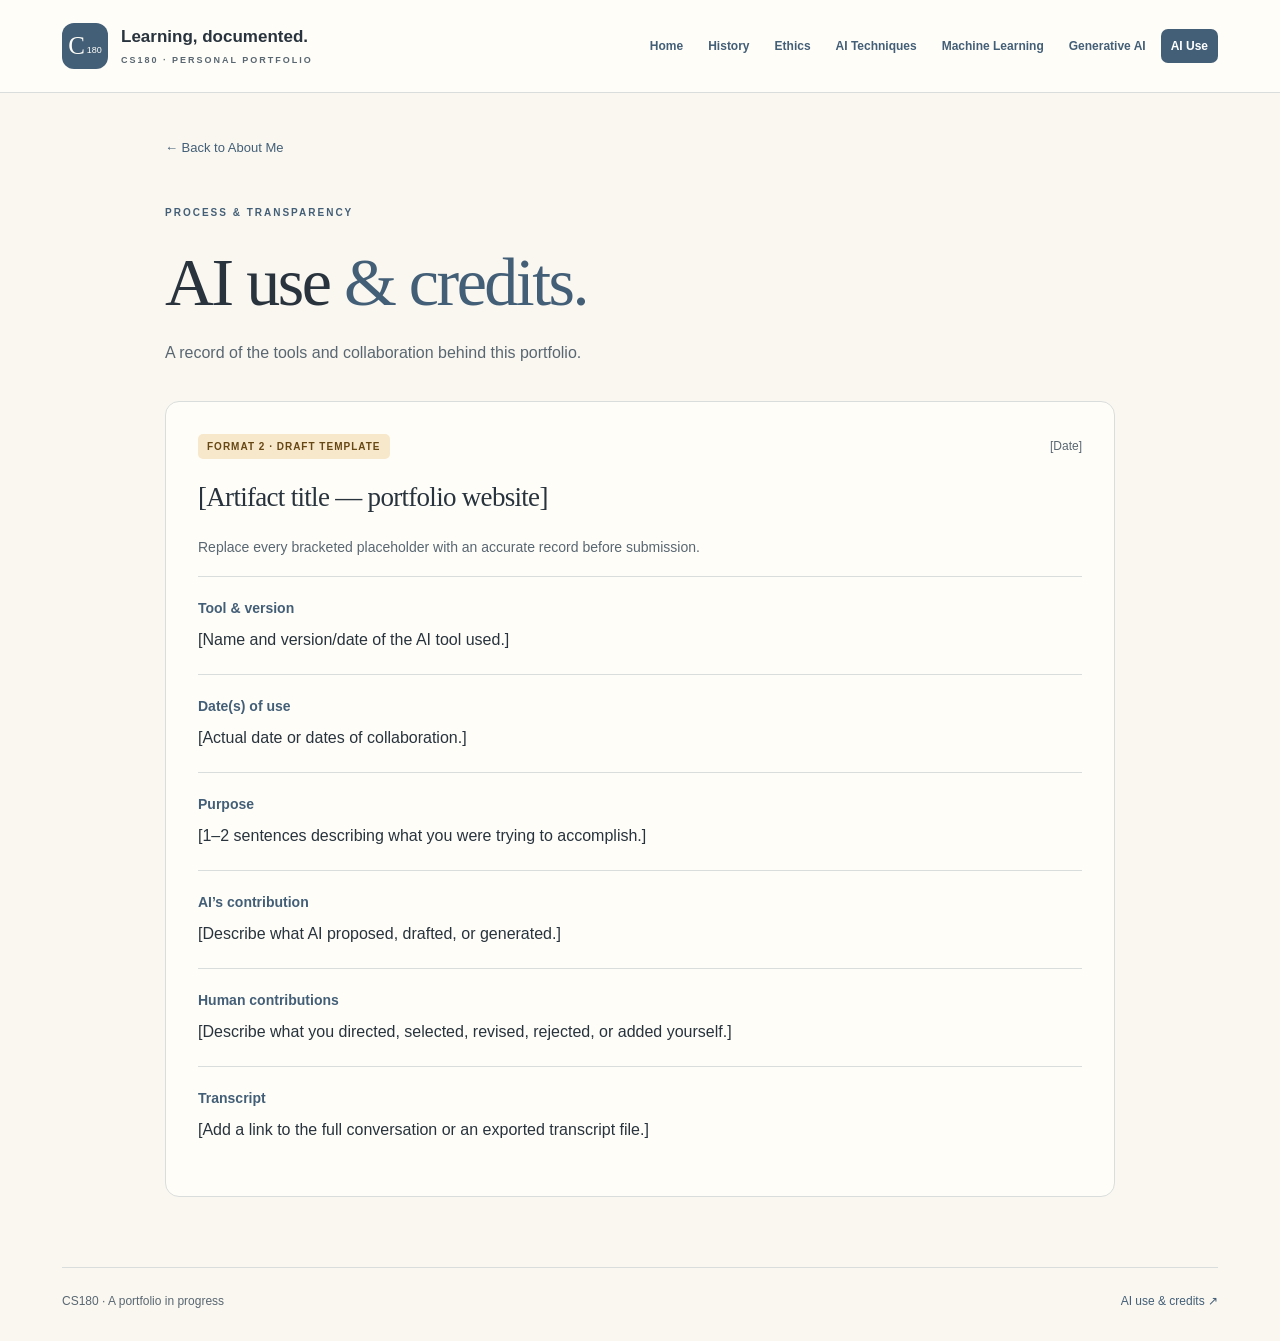
==== ai-use.html @ ebed2140 "Add files via upload" ====
<!doctype html>
<html lang="en">
<head>
  <meta charset="utf-8">
  <meta name="viewport" content="width=device-width, initial-scale=1">
  <meta name="robots" content="noindex, nofollow">
  <title>AI Use | CS180 Portfolio</title>
  <link rel="stylesheet" href="styles.css">
</head>
<body>
  <a class="skip-link" href="#main">Skip to content</a>
  <header class="site-header">
    <div class="header-inner">
      <a class="brand" href="index.html"><span class="brand-mark" aria-hidden="true">C<span>180</span></span><span>Learning, documented.<small>CS180 · PERSONAL PORTFOLIO</small></span></a>
      <nav aria-label="Main navigation"><a href="index.html">Home</a>
<a href="outcome1.html">History</a>
<a href="outcome2.html">Ethics</a>
<a href="outcome3.html">AI Techniques</a>
<a href="outcome4.html">Machine Learning</a>
<a href="outcome5.html">Generative AI</a>
<a href="ai-use.html" aria-current="page">AI Use</a></nav>
    </div>
  </header>
  <main id="main"><section class="credits-page">
<a class="back-link" href="index.html">← Back to About Me</a>
<p class="eyebrow">PROCESS &amp; TRANSPARENCY</p>
<h1>AI use <span class="accent">&amp; credits.</span></h1>
<p class="page-intro">A record of the tools and collaboration behind this portfolio.</p>
<!-- Copy the full article block to add another log. Place newer entries above older ones. -->
<article class="log-entry"><div class="log-top"><span class="status-tag">FORMAT 2 · DRAFT TEMPLATE</span><span>[Date]</span></div><h2>[Artifact title — portfolio website]</h2><p class="template-note">Replace every bracketed placeholder with an accurate record before submission.</p><dl><div class="log-field"><dt>Tool &amp; version</dt><dd>[Name and version/date of the AI tool used.]</dd></div><div class="log-field"><dt>Date(s) of use</dt><dd>[Actual date or dates of collaboration.]</dd></div><div class="log-field"><dt>Purpose</dt><dd>[1–2 sentences describing what you were trying to accomplish.]</dd></div><div class="log-field"><dt>AI’s contribution</dt><dd>[Describe what AI proposed, drafted, or generated.]</dd></div><div class="log-field"><dt>Human contributions</dt><dd>[Describe what you directed, selected, revised, rejected, or added yourself.]</dd></div><div class="log-field"><dt>Transcript</dt><dd>[Add a link to the full conversation or an exported transcript file.]</dd></div></dl></article>
</section></main>
  <footer><span>CS180 · A portfolio in progress</span><a href="ai-use.html">AI use &amp; credits <span aria-hidden="true">↗</span></a></footer>
</body>
</html>
---- styles.css ----
/* Palette and shared layout for all seven pages. */
:root { --ivory:#faf7f0; --paper:#fffdf8; --ink:#28333d; --muted:#596772; --blue:#435f77; --pale-blue:#e4ebef; --amber:#efc27a; --line:#d9dedc; }
* { box-sizing:border-box; }
html { scroll-behavior:smooth; }
body { margin:0; background:var(--ivory); color:var(--ink); font-family:Arial,Helvetica,sans-serif; font-size:16px; line-height:1.7; }
a { color:var(--blue); text-underline-offset:4px; }
a:focus-visible { outline:3px solid var(--blue); outline-offset:5px; }
.skip-link { position:absolute; top:-100px; left:16px; background:var(--ink); color:white; padding:12px 20px; z-index:10; }
.skip-link:focus { top:12px; }
.site-header { border-bottom:1px solid var(--line); background:var(--paper); }
.header-inner { max-width:1220px; margin:auto; padding:25px 32px 18px; }
.brand { display:inline-flex; gap:13px; align-items:center; text-decoration:none; color:var(--ink); font-weight:700; font-size:17px; }
.brand small { display:block; font-size:9px; letter-spacing:2px; margin-top:1px; color:var(--muted); }
.brand-mark { background:var(--blue); color:var(--paper); width:46px; height:46px; border-radius:12px; display:flex; align-items:center; justify-content:center; font:25px Georgia,serif; }
.brand-mark span { font:9px Arial,sans-serif; margin:8px 0 0 2px; }
nav { display:flex; flex-wrap:wrap; gap:5px; margin-top:20px; }
nav a { padding:7px 13px; border-radius:7px; text-decoration:none; font-size:13px; font-weight:600; transition:background .18s,color .18s; }
nav a:hover { background:var(--pale-blue); }
nav a[aria-current="page"] { background:var(--blue); color:white; }
main { max-width:1220px; margin:auto; padding:0 32px; }
h1,h2,h3,p,figure { margin-top:0; }
h1,h2,h3 { line-height:1.15; }
h1 { font:normal clamp(48px,6.5vw,80px)/1.07 Georgia,'Times New Roman',serif; letter-spacing:-2.5px; margin-bottom:20px; }
h2 { font:normal 34px/1.2 Georgia,'Times New Roman',serif; letter-spacing:-.7px; }
h3 { font-size:17px; }
.accent { color:var(--blue); }
.eyebrow { color:var(--blue); font-size:10px; font-weight:700; letter-spacing:2px; margin-bottom:25px; }
.dot { display:inline-block; width:8px; height:8px; border-radius:50%; background:var(--amber); margin-right:8px; }
.about-grid { display:grid; grid-template-columns:1.25fr 1fr; align-items:center; gap:70px; padding:72px 0 65px; }
.major { color:var(--muted); font-size:17px; }
.essay { max-width:550px; margin:28px 0; }
.placeholder { color:var(--muted); padding-left:16px; border-left:2px solid var(--amber); }
.button { display:inline-flex; align-items:center; gap:30px; border-radius:8px; background:var(--blue); color:white; padding:12px 20px; text-decoration:none; font-size:14px; transition:background .18s,transform .18s; }
.button:hover { background:#304a60; transform:translateY(-2px); }
.portrait-card { margin:0; padding:14px; background:var(--pale-blue); border-radius:120px 120px 16px 16px; position:relative; }
.photo-placeholder,.portrait { width:100%; aspect-ratio:4/4.6; border-radius:108px 108px 9px 9px; }
.photo-placeholder { background:linear-gradient(145deg,#cad7df,#e7e9df); display:flex; flex-direction:column; align-items:center; justify-content:center; gap:12px; text-align:center; color:#435b6b; }
.photo-placeholder small { font-size:12px; }
.photo-symbol { display:grid; place-items:center; width:74px; height:74px; border:1px solid #8397a5; border-radius:50%; font:38px Georgia,serif; margin-bottom:8px; }
.portrait { display:block; object-fit:cover; }
figcaption { text-align:center; padding:19px 5px 5px; font-size:9px; letter-spacing:1.4px; font-weight:700; }
.learning { padding:36px 0 65px; border-top:1px solid var(--line); }
.section-title { display:flex; align-items:end; justify-content:space-between; gap:20px; margin-bottom:25px; }
.section-title .eyebrow { margin-bottom:10px; }
.section-title h2 { margin-bottom:0; }
.section-title>p { color:var(--muted); font-size:12px; margin-bottom:3px; }
.outcome-grid { display:grid; grid-template-columns:repeat(5,1fr); gap:12px; }
.outcome-card { border:1px solid var(--line); border-radius:12px; background:var(--paper); padding:20px 16px; text-decoration:none; transition:transform .18s,border-color .18s; }
.outcome-card:hover { transform:translateY(-4px); border-color:var(--blue); }
.card-number { display:flex; justify-content:space-between; font-size:12px; color:var(--muted); margin-bottom:28px; }
.card-number>span { color:var(--blue); }
.outcome-card h3 { color:var(--ink); margin-bottom:10px; line-height:1.35; }
.outcome-card p { font-size:11px; color:var(--muted); margin:0; }
footer { max-width:1156px; margin:0 auto; border-top:1px solid var(--line); padding:23px 0 30px; display:flex; justify-content:space-between; gap:20px; color:var(--muted); font-size:12px; }
footer a { text-decoration:none; }
.outcome-page,.credits-page { padding:40px 0 70px; max-width:950px; margin:auto; min-height:70vh; }
.back-link { display:inline-block; font-size:13px; margin-bottom:45px; text-decoration:none; }
.outcome-heading { font-size:clamp(32px,4.5vw,55px); letter-spacing:-1px; max-width:900px; line-height:1.18; }
.evidence-panel { border:1px solid var(--line); border-left:5px solid var(--amber); background:var(--paper); border-radius:12px; padding:35px; margin:40px 0; }
.status-tag { display:inline-block; font-size:10px; letter-spacing:1px; font-weight:700; color:#674714; background:#f8e8cb; border-radius:5px; padding:4px 9px; }
.evidence-panel h2 { margin:20px 0 0; font-size:28px; }
.page-turn { display:flex; flex-wrap:wrap; justify-content:space-between; gap:20px; font-size:13px; }
.page-turn a { text-decoration:none; }
.credits-page h1 { font-size:clamp(42px,6vw,68px); }
.page-intro { color:var(--muted); }
.log-entry { border:1px solid var(--line); background:var(--paper); padding:32px; border-radius:14px; margin-top:35px; }
.log-top { display:flex; flex-wrap:wrap; justify-content:space-between; gap:14px; align-items:center; color:var(--muted); font-size:12px; margin-bottom:22px; }
.log-entry h2 { font-size:27px; }
.template-note { color:var(--muted); font-size:14px; }
dl { margin-bottom:0; }
.log-field { padding:20px 0; border-top:1px solid var(--line); }
dt { font-weight:700; color:var(--blue); font-size:14px; }
dd { margin:6px 0 0; overflow-wrap:anywhere; }
@media(min-width:1100px) { .header-inner { display:flex; align-items:center; justify-content:space-between; gap:18px; padding-top:23px; padding-bottom:23px; } nav { margin-top:0; } nav a { padding:7px 10px; font-size:12px; } }
@media(max-width:800px) { .about-grid { gap:30px; } .outcome-grid { grid-template-columns:repeat(3,1fr); } footer { margin:0 32px; } }
@media(max-width:580px) { .header-inner { padding:20px; } main { padding:0 20px; } nav { gap:3px; } nav a { font-size:12px; padding:7px 9px; } .about-grid { grid-template-columns:1fr; padding:40px 0; gap:35px; } h1 { letter-spacing:-1.5px; } .portrait-card { max-width:360px; width:100%; justify-self:center; } .section-title { display:block; } .section-title>p { margin-top:15px; } .outcome-grid { grid-template-columns:repeat(2,minmax(0,1fr)); } .outcome-card { padding:17px 13px; } .outcome-card h3 { font-size:15px; } .learning { padding-bottom:40px; } footer { margin:0 20px; flex-direction:column; gap:8px; } .log-entry,.evidence-panel { padding:23px; } .back-link { margin-bottom:30px; } }
@media(prefers-reduced-motion:reduce) { html { scroll-behavior:auto; } * { transition:none !important; } }
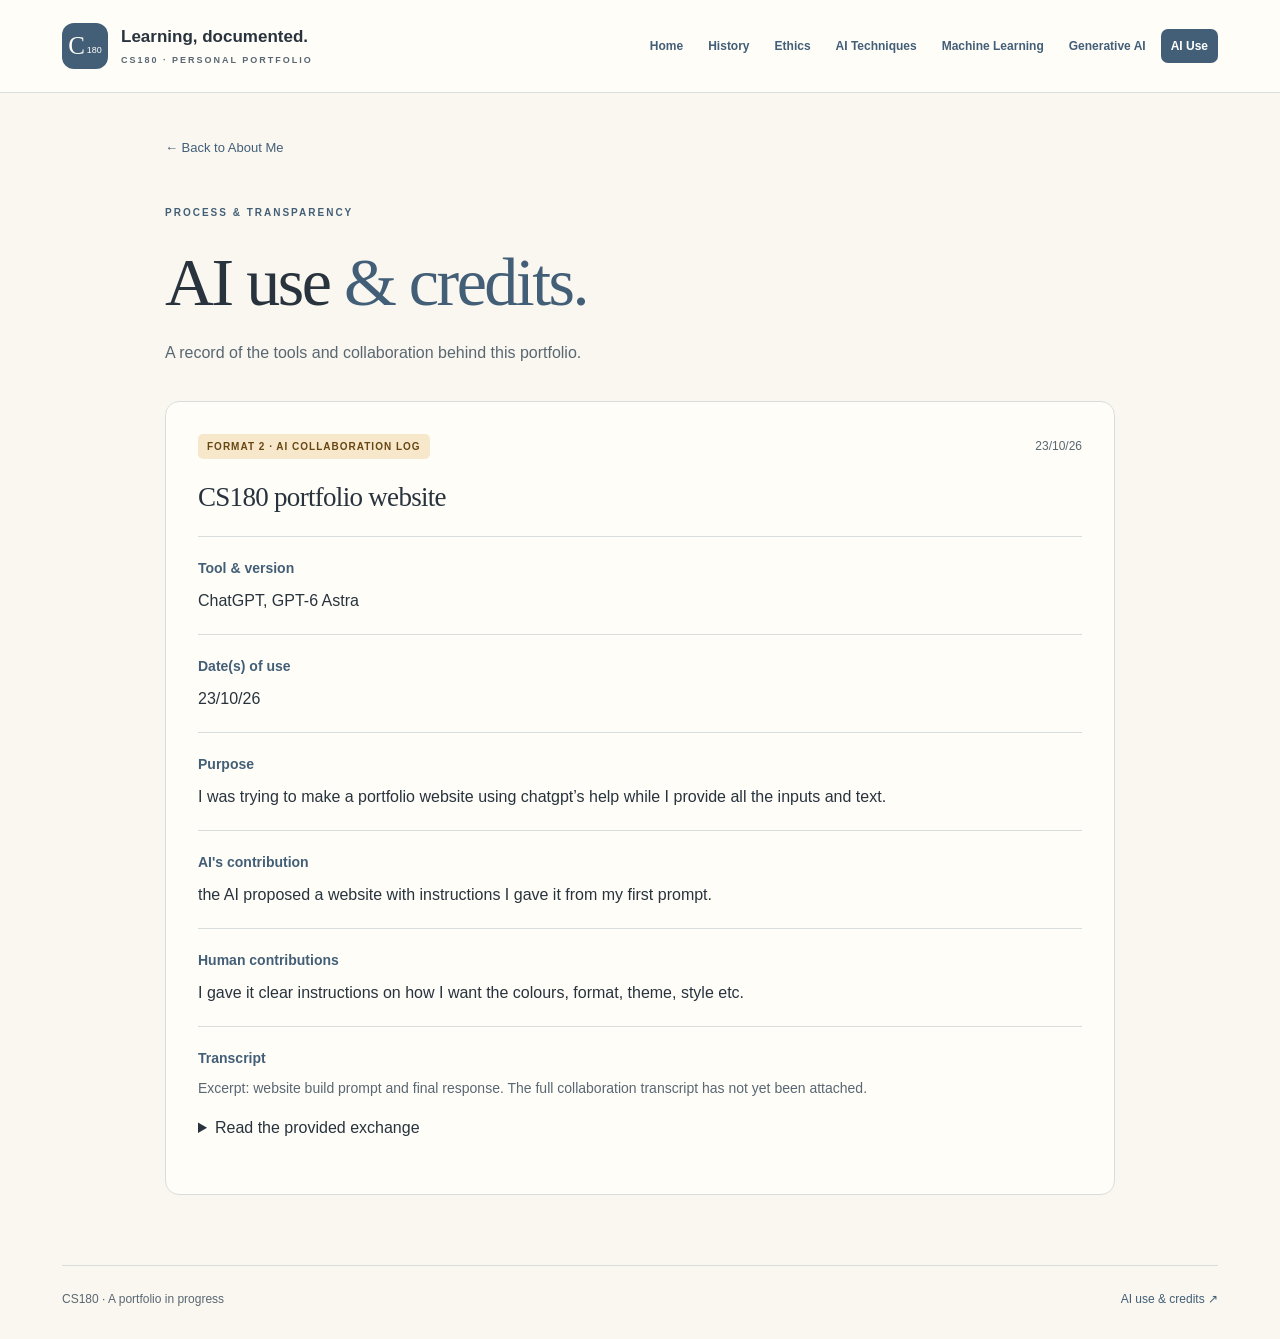
==== commit 0573bf8f: "Add AI collaboration log entry for CS180 portfolio" ====
--- a/ai-use.html
+++ b/ai-use.html
@@ -27,7 +27,14 @@
 <h1>AI use <span class="accent">&amp; credits.</span></h1>
 <p class="page-intro">A record of the tools and collaboration behind this portfolio.</p>
 <!-- Copy the full article block to add another log. Place newer entries above older ones. -->
-<article class="log-entry"><div class="log-top"><span class="status-tag">FORMAT 2 · DRAFT TEMPLATE</span><span>[Date]</span></div><h2>[Artifact title — portfolio website]</h2><p class="template-note">Replace every bracketed placeholder with an accurate record before submission.</p><dl><div class="log-field"><dt>Tool &amp; version</dt><dd>[Name and version/date of the AI tool used.]</dd></div><div class="log-field"><dt>Date(s) of use</dt><dd>[Actual date or dates of collaboration.]</dd></div><div class="log-field"><dt>Purpose</dt><dd>[1–2 sentences describing what you were trying to accomplish.]</dd></div><div class="log-field"><dt>AI’s contribution</dt><dd>[Describe what AI proposed, drafted, or generated.]</dd></div><div class="log-field"><dt>Human contributions</dt><dd>[Describe what you directed, selected, revised, rejected, or added yourself.]</dd></div><div class="log-field"><dt>Transcript</dt><dd>[Add a link to the full conversation or an exported transcript file.]</dd></div></dl></article>
+<article class="log-entry">
+<div class="log-top"><span class="status-tag">FORMAT 2 · AI COLLABORATION LOG</span><span>23/10/26</span></div>
+<h2>CS180 portfolio website</h2>
+<dl><div class="log-field"><dt>Tool &amp; version</dt><dd>ChatGPT, GPT-6 Astra</dd></div><div class="log-field"><dt>Date(s) of use</dt><dd>23/10/26</dd></div><div class="log-field"><dt>Purpose</dt><dd>I was trying to make a portfolio website using chatgpt’s help while I provide all the inputs and text.</dd></div><div class="log-field"><dt>AI&#x27;s contribution</dt><dd>the AI proposed a website with instructions I gave it from my first prompt.</dd></div><div class="log-field"><dt>Human contributions</dt><dd>I gave it clear instructions on how I want the colours, format, theme, style etc.</dd></div><div class="log-field"><dt>Transcript</dt><dd>
+<p class="template-note">Excerpt: website build prompt and final response. The full collaboration transcript has not yet been attached.</p>
+<details><summary>Read the provided exchange</summary>
+<h3>User prompt</h3><p>I&#x27;m building a CS180 portfolio website with plain HTML and CSS. I want it to look clean and modern, with warm ivory, slate blue, and soft amber accents. Keep it calm but still attractive—not too bright or dull. Use readable dark text, nice headings, rounded corners, and some subtle hover effects.</p><p>The home page should be my About Me, with a spot for a real photo of me. I&#x27;ll write the text myself and add my photo later, so leave placeholders for those.</p><p>I want five separate pages with short nav labels: History, Ethics, AI Techniques, Machine Learning, and Generative AI. Use the exact full learning outcome sentences from the lab instructions as the headings on those pages, with ‘Evidence coming soon’ underneath each one.</p><p>Also add an AI Use page for my Format 2 collaboration logs, with space for all six required fields. Make it easy to add dated entries later.</p><p>Put the same navigation on every page, including a Home link back to my About Me, and highlight whichever page is open. Make everything easy to read and use on both a phone and a laptop.</p><p>Give me all the HTML and CSS files ready for GitHub Pages, including index.html and the robots.txt from the lab instructions. Also explain how to add my text and photo and upload the files.</p><h3>AI response</h3><p>Download your website files</p><p>Includes all seven pages, shared CSS, robots.txt, and setup instructions. All navigation links and the exact outcome wording passed checks.</p><p>To preview: unzip the folder and open index.html in your browser.</p><p>To personalize:</p><p>• Replace the name, major, and paragraph placeholders in index.html with your own writing.</p><p>• Add your photo to assets and follow the photo replacement instructions.</p><p>• Complete the six collaboration-log fields in ai-use.html.</p><p>To publish: upload the unzipped folder’s contents to your GitHub repository, with index.html at the repository root, then commit the changes.</p><p>The site isn’t published yet. Preview the design first, and we can adjust anything you want before uploading.</p></details>
+</dd></div></dl></article>
 </section></main>
   <footer><span>CS180 · A portfolio in progress</span><a href="ai-use.html">AI use &amp; credits <span aria-hidden="true">↗</span></a></footer>
 </body>
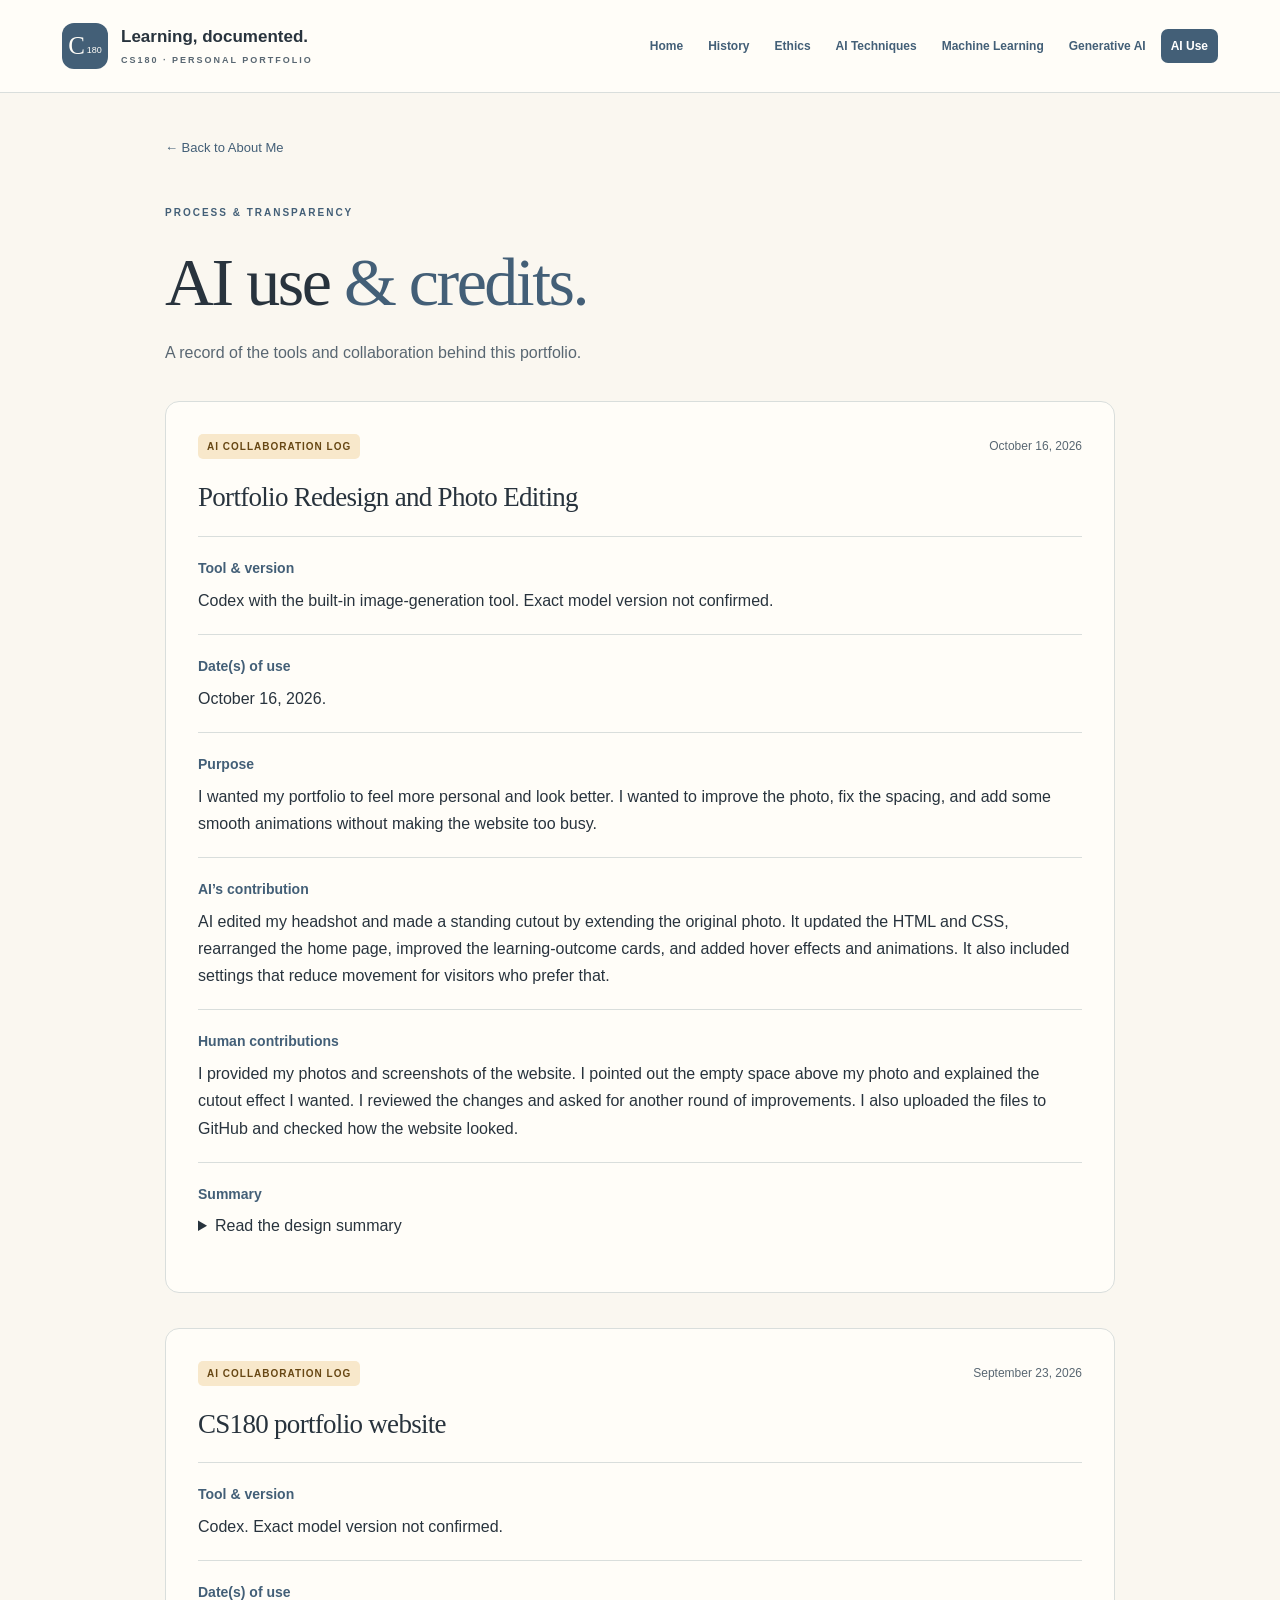
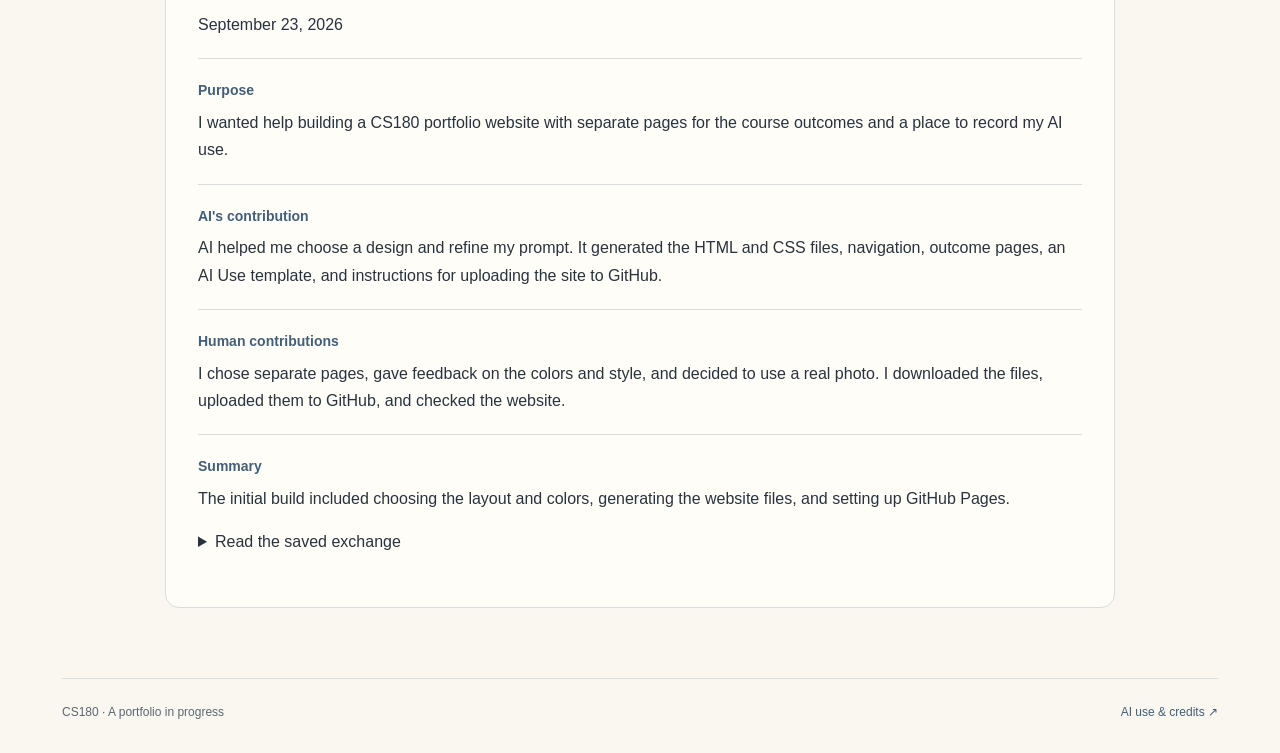
==== commit c8b802c3: "Add files via upload" ====
--- a/ai-use.html
+++ b/ai-use.html
@@ -26,14 +26,22 @@
 <p class="eyebrow">PROCESS &amp; TRANSPARENCY</p>
 <h1>AI use <span class="accent">&amp; credits.</span></h1>
 <p class="page-intro">A record of the tools and collaboration behind this portfolio.</p>
-<!-- Copy the full article block to add another log. Place newer entries above older ones. -->
+<!-- Entries are ordered newest first. -->
 <article class="log-entry">
-<div class="log-top"><span class="status-tag">FORMAT 2 · AI COLLABORATION LOG</span><span>23/10/26</span></div>
+<div class="log-top"><span class="status-tag">AI COLLABORATION LOG</span><span>October 16, 2026</span></div>
+<h2>Portfolio Redesign and Photo Editing</h2><dl><div class="log-field"><dt>Tool &amp; version</dt><dd>Codex with the built-in image-generation tool. Exact model version not confirmed.</dd></div>
+<div class="log-field"><dt>Date(s) of use</dt><dd>October 16, 2026.</dd></div>
+<div class="log-field"><dt>Purpose</dt><dd>I wanted my portfolio to feel more personal and look better. I wanted to improve the photo, fix the spacing, and add some smooth animations without making the website too busy.</dd></div>
+<div class="log-field"><dt>AI’s contribution</dt><dd>AI edited my headshot and made a standing cutout by extending the original photo. It updated the HTML and CSS, rearranged the home page, improved the learning-outcome cards, and added hover effects and animations. It also included settings that reduce movement for visitors who prefer that.</dd></div>
+<div class="log-field"><dt>Human contributions</dt><dd>I provided my photos and screenshots of the website. I pointed out the empty space above my photo and explained the cutout effect I wanted. I reviewed the changes and asked for another round of improvements. I also uploaded the files to GitHub and checked how the website looked.</dd></div>
+<div class="log-field"><dt>Summary</dt><dd><details><summary>Read the design summary</summary><section><h3 style="margin-top:24px;">Photo and spacing</h3><p><strong>User:</strong> The photo box is sitting too low, and there’s a lot of empty space above it. Can you move it up and use one of my headshots? I’d like a light background that matches the website and makes the photo stand out.</p><p><strong>AI response summarized:</strong> The AI moved the photo higher and changed its background to a light blue-white color. It also added a rounded frame and a small shadow.</p></section><section><h3 style="margin-top:24px;">Standing cutout and layout</h3><p><strong>User:</strong> This looks better, but I want something more interesting than a photo inside a box. Could you make a standing cutout of me that looks like it comes up from the bottom of the section? I also want the page to feel more like my own portfolio.</p><p><strong>AI response summarized:</strong> The AI made a standing cutout with a transparent background and placed it in front of a blue shape. It made the introduction larger, moved the longer About Me section below it, and updated the learning-outcome cards.</p></section><section><h3 style="margin-top:24px;">Final design changes</h3><p><strong>User:</strong> This is the style I was looking for. Can you give it one more round of improvements? I’d like smooth animations, hover effects, and a few highlights, but nothing crowded or distracting.</p><p><strong>AI response summarized:</strong> The AI added an “sa.” monogram, an underline beneath my name, and a tilted caption beside the portrait. It added subtle movement to the photo and cards, along with entrance animations and scroll effects. It checked the file links, but couldn’t finish a local browser preview.</p></section></details></dd></div></dl></article>
+<article class="log-entry">
+<div class="log-top"><span class="status-tag">AI COLLABORATION LOG</span><span>September 23, 2026</span></div>
 <h2>CS180 portfolio website</h2>
-<dl><div class="log-field"><dt>Tool &amp; version</dt><dd>ChatGPT, GPT-6 Astra</dd></div><div class="log-field"><dt>Date(s) of use</dt><dd>23/10/26</dd></div><div class="log-field"><dt>Purpose</dt><dd>I was trying to make a portfolio website using chatgpt’s help while I provide all the inputs and text.</dd></div><div class="log-field"><dt>AI&#x27;s contribution</dt><dd>the AI proposed a website with instructions I gave it from my first prompt.</dd></div><div class="log-field"><dt>Human contributions</dt><dd>I gave it clear instructions on how I want the colours, format, theme, style etc.</dd></div><div class="log-field"><dt>Transcript</dt><dd>
-<p class="template-note">Excerpt: website build prompt and final response. The full collaboration transcript has not yet been attached.</p>
-<details><summary>Read the provided exchange</summary>
-<h3>User prompt</h3><p>I&#x27;m building a CS180 portfolio website with plain HTML and CSS. I want it to look clean and modern, with warm ivory, slate blue, and soft amber accents. Keep it calm but still attractive—not too bright or dull. Use readable dark text, nice headings, rounded corners, and some subtle hover effects.</p><p>The home page should be my About Me, with a spot for a real photo of me. I&#x27;ll write the text myself and add my photo later, so leave placeholders for those.</p><p>I want five separate pages with short nav labels: History, Ethics, AI Techniques, Machine Learning, and Generative AI. Use the exact full learning outcome sentences from the lab instructions as the headings on those pages, with ‘Evidence coming soon’ underneath each one.</p><p>Also add an AI Use page for my Format 2 collaboration logs, with space for all six required fields. Make it easy to add dated entries later.</p><p>Put the same navigation on every page, including a Home link back to my About Me, and highlight whichever page is open. Make everything easy to read and use on both a phone and a laptop.</p><p>Give me all the HTML and CSS files ready for GitHub Pages, including index.html and the robots.txt from the lab instructions. Also explain how to add my text and photo and upload the files.</p><h3>AI response</h3><p>Download your website files</p><p>Includes all seven pages, shared CSS, robots.txt, and setup instructions. All navigation links and the exact outcome wording passed checks.</p><p>To preview: unzip the folder and open index.html in your browser.</p><p>To personalize:</p><p>• Replace the name, major, and paragraph placeholders in index.html with your own writing.</p><p>• Add your photo to assets and follow the photo replacement instructions.</p><p>• Complete the six collaboration-log fields in ai-use.html.</p><p>To publish: upload the unzipped folder’s contents to your GitHub repository, with index.html at the repository root, then commit the changes.</p><p>The site isn’t published yet. Preview the design first, and we can adjust anything you want before uploading.</p></details>
+<dl><div class="log-field"><dt>Tool &amp; version</dt><dd>Codex. Exact model version not confirmed.</dd></div><div class="log-field"><dt>Date(s) of use</dt><dd>September 23, 2026</dd></div><div class="log-field"><dt>Purpose</dt><dd>I wanted help building a CS180 portfolio website with separate pages for the course outcomes and a place to record my AI use.</dd></div><div class="log-field"><dt>AI&#x27;s contribution</dt><dd>AI helped me choose a design and refine my prompt. It generated the HTML and CSS files, navigation, outcome pages, an AI Use template, and instructions for uploading the site to GitHub.</dd></div><div class="log-field"><dt>Human contributions</dt><dd>I chose separate pages, gave feedback on the colors and style, and decided to use a real photo. I downloaded the files, uploaded them to GitHub, and checked the website.</dd></div><div class="log-field"><dt>Summary</dt><dd>
+<p>The initial build included choosing the layout and colors, generating the website files, and setting up GitHub Pages.</p>
+<details><summary>Read the saved exchange</summary>
+<h3>User</h3><p>I&#x27;m building a CS180 portfolio website with plain HTML and CSS. I want it to look clean and modern, with warm ivory, slate blue, and soft amber accents. Keep it calm but still attractive—not too bright or dull. Use readable dark text, nice headings, rounded corners, and some subtle hover effects.</p><p>The home page should be my About Me, with a spot for a real photo of me. I&#x27;ll write the text myself and add my photo later, so leave placeholders for those.</p><p>I want five separate pages with short nav labels: History, Ethics, AI Techniques, Machine Learning, and Generative AI. Use the exact full learning outcome sentences from the lab instructions as the headings on those pages, with ‘Evidence coming soon’ underneath each one.</p><p>Also add an AI Use page for my Format 2 collaboration logs, with space for all six required fields. Make it easy to add dated entries later.</p><p>Put the same navigation on every page, including a Home link back to my About Me, and highlight whichever page is open. Make everything easy to read and use on both a phone and a laptop.</p><p>Give me all the HTML and CSS files ready for GitHub Pages, including index.html and the robots.txt from the lab instructions. Also explain how to add my text and photo and upload the files.</p><h3>AI response</h3><p>Download your website files</p><p>Includes all seven pages, shared CSS, robots.txt, and setup instructions. All navigation links and the exact outcome wording passed checks.</p><p>To preview: unzip the folder and open index.html in your browser.</p><p>To personalize:</p><p>• Replace the name, major, and paragraph placeholders in index.html with your own writing.</p><p>• Add your photo to assets and follow the photo replacement instructions.</p><p>• Complete the six collaboration-log fields in ai-use.html.</p><p>To publish: upload the unzipped folder’s contents to your GitHub repository, with index.html at the repository root, then commit the changes.</p><p>The site isn’t published yet. Preview the design first, and we can adjust anything you want before uploading.</p></details>
 </dd></div></dl></article>
 </section></main>
   <footer><span>CS180 · A portfolio in progress</span><a href="ai-use.html">AI use &amp; credits <span aria-hidden="true">↗</span></a></footer>
--- a/styles.css
+++ b/styles.css
@@ -26,7 +26,7 @@
 .accent { color:var(--blue); }
 .eyebrow { color:var(--blue); font-size:10px; font-weight:700; letter-spacing:2px; margin-bottom:25px; }
 .dot { display:inline-block; width:8px; height:8px; border-radius:50%; background:var(--amber); margin-right:8px; }
-.about-grid { display:grid; grid-template-columns:1.25fr 1fr; align-items:center; gap:70px; padding:72px 0 65px; }
+.about-grid { display:grid; grid-template-columns:1.25fr 1fr; align-items:start; gap:70px; padding:72px 0 65px; }
 .major { color:var(--muted); font-size:17px; }
 .essay { max-width:550px; margin:28px 0; }
 .placeholder { color:var(--muted); padding-left:16px; border-left:2px solid var(--amber); }
@@ -75,3 +75,121 @@
 @media(max-width:800px) { .about-grid { gap:30px; } .outcome-grid { grid-template-columns:repeat(3,1fr); } footer { margin:0 32px; } }
 @media(max-width:580px) { .header-inner { padding:20px; } main { padding:0 20px; } nav { gap:3px; } nav a { font-size:12px; padding:7px 9px; } .about-grid { grid-template-columns:1fr; padding:40px 0; gap:35px; } h1 { letter-spacing:-1.5px; } .portrait-card { max-width:360px; width:100%; justify-self:center; } .section-title { display:block; } .section-title>p { margin-top:15px; } .outcome-grid { grid-template-columns:repeat(2,minmax(0,1fr)); } .outcome-card { padding:17px 13px; } .outcome-card h3 { font-size:15px; } .learning { padding-bottom:40px; } footer { margin:0 20px; flex-direction:column; gap:8px; } .log-entry,.evidence-panel { padding:23px; } .back-link { margin-bottom:30px; } }
 @media(prefers-reduced-motion:reduce) { html { scroll-behavior:auto; } * { transition:none !important; } }
+
+/* Portrait refresh: align beside the introduction and preserve the complete headshot. */
+.about-copy h1 { font-size:clamp(44px,5.5vw,68px); }
+.portrait-card { align-self:start; margin-top:44px; padding:12px; border-radius:90px 90px 20px 20px; background:#e4ebef; border:1px solid #d4dfe5; box-shadow:0 18px 45px -24px rgba(40,59,75,.35); }
+.portrait { width:100%; height:auto; aspect-ratio:4/5; object-fit:cover; object-position:center top; border-radius:78px 78px 12px 12px; background:#eef3f5; }
+.portrait-card figcaption { padding:18px 5px 6px; }
+@media(max-width:580px) { .portrait-card { margin-top:0; } }
+
+/* Studio refresh: personal introduction, dimensional cutout, and editorial sections. */
+html { scroll-padding-top:24px; }
+.portfolio-home main { max-width:1220px; }
+.studio-hero { display:grid; grid-template-columns:1.1fr 1fr; gap:40px; align-items:center; padding:55px 0 0; }
+.hero-copy { padding:10px 0 45px; }
+.hero-copy .eyebrow { margin-bottom:25px; }
+.hero-copy h1 { font-family:Georgia,'Times New Roman',serif; font-size:clamp(58px,7.5vw,94px); line-height:1.02; letter-spacing:-4px; margin:0 0 25px; }
+.hero-copy h1 span { color:var(--blue); }
+.hero-major { font-size:19px; line-height:1.45; font-weight:600; margin-bottom:20px; }
+.hero-description { max-width:390px; font-size:16px; color:var(--muted); }
+.hero-actions { display:flex; flex-wrap:wrap; align-items:center; gap:23px; margin-top:28px; }
+.text-link { font-size:13px; text-decoration:none; }
+.hero-note { font-size:10px; letter-spacing:1.4px; text-transform:uppercase; color:var(--muted); margin:26px 0 0; }
+.cutout-stage { position:relative; isolation:isolate; align-self:end; height:590px; margin:0; }
+.portrait-backdrop { position:absolute; inset:96px 0 0; background:#d7e3e8; border-radius:150px 150px 0 0; overflow:hidden; z-index:-2; }
+.portrait-backdrop::after { content:''; position:absolute; width:290px; height:290px; border:1px solid #b5cbd5; border-radius:50%; left:50%; top:60px; transform:translateX(-50%); }
+.portrait-backdrop span { position:absolute; left:28px; bottom:32px; color:#bed0d8; font-weight:800; font-size:75px; line-height:1; letter-spacing:-4px; }
+.cutout-stage img { position:absolute; bottom:0; left:50%; transform:translateX(-50%); display:block; width:auto; height:100%; max-width:110%; object-fit:contain; object-position:bottom; filter:drop-shadow(10px 6px 12px rgba(31,53,67,.12)); }
+.portrait-orbit { position:absolute; z-index:-1; top:65px; right:-6px; color:var(--amber); font-size:110px; line-height:1; }
+.cutout-stage figcaption { position:absolute; bottom:22px; left:18px; right:18px; display:flex; justify-content:space-between; align-items:center; padding:12px 17px; border-radius:8px; background:#fffdf8ed; border:1px solid #ffffff; color:var(--blue); font-size:9px; letter-spacing:1.5px; box-shadow:0 8px 25px #26333d14; }
+.cutout-stage figcaption span { font-size:20px; }
+.interest-strip { display:flex; flex-wrap:wrap; justify-content:space-around; align-items:center; gap:18px; background:var(--blue); color:var(--ivory); padding:20px 24px; border-radius:0 0 12px 12px; font-size:13px; }
+.interest-strip span[aria-hidden] { color:var(--amber); font-size:22px; }
+.story-section { display:grid; grid-template-columns:1fr 1.7fr; gap:80px; padding:85px 0; }
+.story-heading h2 { font-size:43px; }
+.story-mark { color:var(--blue); font-size:75px; line-height:1; }
+.story-copy { max-width:680px; }
+.story-copy p { font-size:16px; line-height:1.9; margin-bottom:22px; }
+.story-copy p:last-child { margin-bottom:0; }
+.learning { padding:45px 0 65px; }
+.outcome-grid { grid-template-columns:repeat(6,1fr); gap:16px; }
+.outcome-card { grid-column:span 2; padding:24px; min-height:180px; border-radius:15px; }
+.outcome-card:nth-child(-n+2) { grid-column:span 3; background:#e6edf0; border-color:#d4dfe5; }
+.outcome-card:nth-child(2) { background:#f7ead6; border-color:#eadcc5; }
+.outcome-card h3 { font:normal 27px/1.2 Georgia,serif; }
+.outcome-card p { font-size:12px; }
+.card-number { margin-bottom:28px; }
+.outcome-card:hover { box-shadow:0 12px 22px -18px #435f7777; }
+@media(max-width:900px) { .studio-hero { gap:20px; } .cutout-stage { height:510px; } .hero-copy h1 { font-size:67px; letter-spacing:-3px; } .hero-major { font-size:16px; } .story-section { gap:40px; } .hero-actions { gap:16px; } }
+@media(max-width:650px) { .studio-hero { grid-template-columns:1fr; padding-top:38px; } .hero-copy { padding-bottom:0; } .hero-copy h1 { font-size:clamp(55px,12vw,76px); } .hero-major br { display:none; } .hero-description { max-width:100%; } .cutout-stage { height:460px; width:min(100%,390px); justify-self:center; margin-top:8px; } .portrait-backdrop { top:75px; } .interest-strip { justify-content:center; gap:12px 18px; font-size:11px; } .interest-strip span[aria-hidden] { font-size:16px; } .story-section { grid-template-columns:1fr; gap:20px; padding:45px 0; } .story-heading h2 { font-size:36px; } .story-heading h2 br { display:none; } .story-mark { display:none; } .story-copy p { font-size:15px; } .outcome-grid { grid-template-columns:1fr; } .outcome-card,.outcome-card:nth-child(-n+2) { grid-column:auto; min-height:160px; } .portrait-orbit { right:0; } }
+
+/* Personal studio finish. CSS-only; all content stays readable without motion support. */
+:root { --ease-out:cubic-bezier(.22,1,.36,1); }
+.portfolio-home { background:radial-gradient(ellipse at 87% 14%,#e7edf04d,transparent 36%),var(--ivory); }
+.personal-mark { font:italic 28px Georgia,serif; letter-spacing:-3px; border-radius:50%; }
+.personal-mark span { color:var(--amber); font:inherit; margin:0; }
+.portfolio-home .site-header { background:#fffdf8e8; }
+nav a { transition:background .22s,color .22s,box-shadow .22s; }
+nav a:hover { box-shadow:inset 0 -2px var(--amber); }
+.hero-copy h1 span { position:relative; display:inline-block; z-index:0; }
+.hero-copy h1 span::after { content:''; position:absolute; left:3px; right:2px; bottom:-5px; height:8px; border-radius:50%; border-bottom:3px solid var(--amber); transform:rotate(-2deg); z-index:-1; }
+.hero-copy .eyebrow { font-size:9px; letter-spacing:2.2px; }
+.hero-description { line-height:1.8; }
+.ink-highlight { background:linear-gradient(transparent 61%,#efc27a65 61%,#efc27a65 92%,transparent 92%); }
+.portrait-backdrop { background:linear-gradient(150deg,#dce8ed,#c8d9e2); border-radius:46% 46% 10px 10px; border:1px solid #c6d6de; }
+.portrait-backdrop::before { content:''; position:absolute; width:430px; height:430px; border:1px solid #faffff85; border-radius:50%; top:110px; left:50%; transform:translateX(-50%); }
+.portrait-backdrop::after { width:345px; height:345px; top:154px; border-color:#faffff85; }
+.portrait-label { position:absolute; top:142px; left:20px; writing-mode:vertical-rl; transform:rotate(180deg); color:#4b6473; font-size:8px; letter-spacing:2px; z-index:1; }
+.cutout-stage img { transform:translateX(-50%); transform-origin:50% 100%; transition:transform .85s var(--ease-out),filter .85s; }
+.portrait-orbit { transition:transform 1s var(--ease-out); }
+.cutout-stage figcaption { left:auto; right:-8px; bottom:30px; width:85%; padding:16px 18px; border-radius:4px; transform:rotate(-3deg); transition:transform .7s var(--ease-out); box-shadow:0 12px 30px #26333d22; font-size:8px; }
+.interest-strip { border-radius:0; background:transparent; color:var(--blue); border-top:1px solid var(--line); border-bottom:1px solid var(--line); padding:23px 8px; }
+.interest-strip span[aria-hidden] { font-size:17px; }
+.interest-strip span { transition:color .2s; }
+.story-heading .eyebrow { margin-bottom:20px; }
+.story-heading h2 { line-height:1.16; }
+.story-copy p:first-child::first-letter { float:left; color:var(--blue); font:58px/.85 Georgia,serif; padding:8px 8px 0 0; }
+.story-mark { display:inline-block; transition:transform .6s var(--ease-out); }
+.outcome-card { position:relative; overflow:hidden; transition:transform .5s var(--ease-out),box-shadow .5s,border-color .3s; }
+.outcome-card::after { content:''; position:absolute; width:120px; height:120px; right:-60px; bottom:-60px; border-radius:50%; border:1px solid #435f7722; transition:transform .65s var(--ease-out),border-color .3s; pointer-events:none; }
+.card-number>span { display:grid; place-items:center; width:30px; height:30px; border-radius:50%; background:#fffdf880; transition:transform .4s var(--ease-out),background .3s; }
+.outcome-card .card-number { align-items:center; }
+.outcome-card h3 { transition:color .25s; }
+.button { box-shadow:0 5px 10px -7px #26333d88; transition:background .25s,transform .4s var(--ease-out),box-shadow .4s; }
+.button span { display:inline-block; transition:transform .35s var(--ease-out); }
+.text-link { position:relative; padding-bottom:3px; }
+.text-link::after { content:''; position:absolute; left:0; bottom:0; width:100%; height:1px; background:var(--blue); transform:scaleX(.25); transform-origin:left; transition:transform .4s var(--ease-out); }
+.reading-progress { display:none; }
+@media(hover:hover) and (pointer:fine) {
+ .cutout-stage:hover img { transform:translateX(-50%) translateY(-7px) scale(1.015); filter:drop-shadow(14px 10px 16px #1f354322); }
+ .cutout-stage:hover .portrait-orbit { transform:rotate(35deg); }
+ .cutout-stage:hover figcaption { transform:rotate(0deg) translateY(-3px); }
+ .button:hover { transform:translateY(-3px); box-shadow:0 12px 22px -12px #26333d88; }
+ .button:hover span { transform:translate(3px,-3px); }
+ .text-link:hover::after { transform:scaleX(1); }
+ .outcome-card:hover { transform:translateY(-6px); box-shadow:0 18px 35px -22px #435f7766; }
+ .outcome-card:hover::after { transform:scale(2.3); border-color:#435f7740; }
+ .outcome-card:hover .card-number>span { transform:rotate(45deg); background:var(--amber); }
+ .story-heading:hover .story-mark { transform:translate(7px,-7px); }
+}
+.text-link:focus-visible::after { transform:scaleX(1); }
+.outcome-card:focus-visible { outline:3px solid var(--blue); outline-offset:5px; }
+@keyframes studio-enter { from { opacity:0; translate:0 20px; } to { opacity:1; translate:0 0; } }
+@keyframes portrait-enter { from { opacity:0; translate:0 25px; } to { opacity:1; translate:0 0; } }
+@keyframes scroll-line { from { transform:scaleX(0); } to { transform:scaleX(1); } }
+@media(prefers-reduced-motion:no-preference) {
+ .hero-copy>.eyebrow { animation:studio-enter .7s var(--ease-out) both; }
+ .hero-copy>h1 { animation:studio-enter .9s .06s var(--ease-out) both; }
+ .hero-major,.hero-description { animation:studio-enter .9s .14s var(--ease-out) both; }
+ .hero-actions,.hero-note { animation:studio-enter .9s .24s var(--ease-out) both; }
+ .cutout-stage { animation:portrait-enter 1.1s .1s var(--ease-out) both; }
+ @supports(animation-timeline:view()) {
+  .story-heading,.story-copy,.section-title,.outcome-card { animation:studio-enter linear both; animation-timeline:view(); animation-range:entry 0% entry 22%; }
+ }
+ @supports(animation-timeline:scroll()) {
+  .reading-progress { display:block; position:fixed; top:0; left:0; right:0; height:3px; background:var(--blue); z-index:50; transform-origin:left; animation:scroll-line linear; animation-timeline:scroll(); }
+ }
+}
+@media(max-width:650px) { .cutout-stage figcaption { right:5px; width:86%; font-size:7px; } .portrait-label { left:12px; top:135px; font-size:7px; } .hero-copy h1 span::after { bottom:-3px; } .interest-strip { gap:10px 14px; } }
+@media(prefers-reduced-motion:reduce) { *,*::before,*::after { animation:none !important; transition:none !important; scroll-behavior:auto !important; } .cutout-stage:hover img { transform:translateX(-50%); } }
